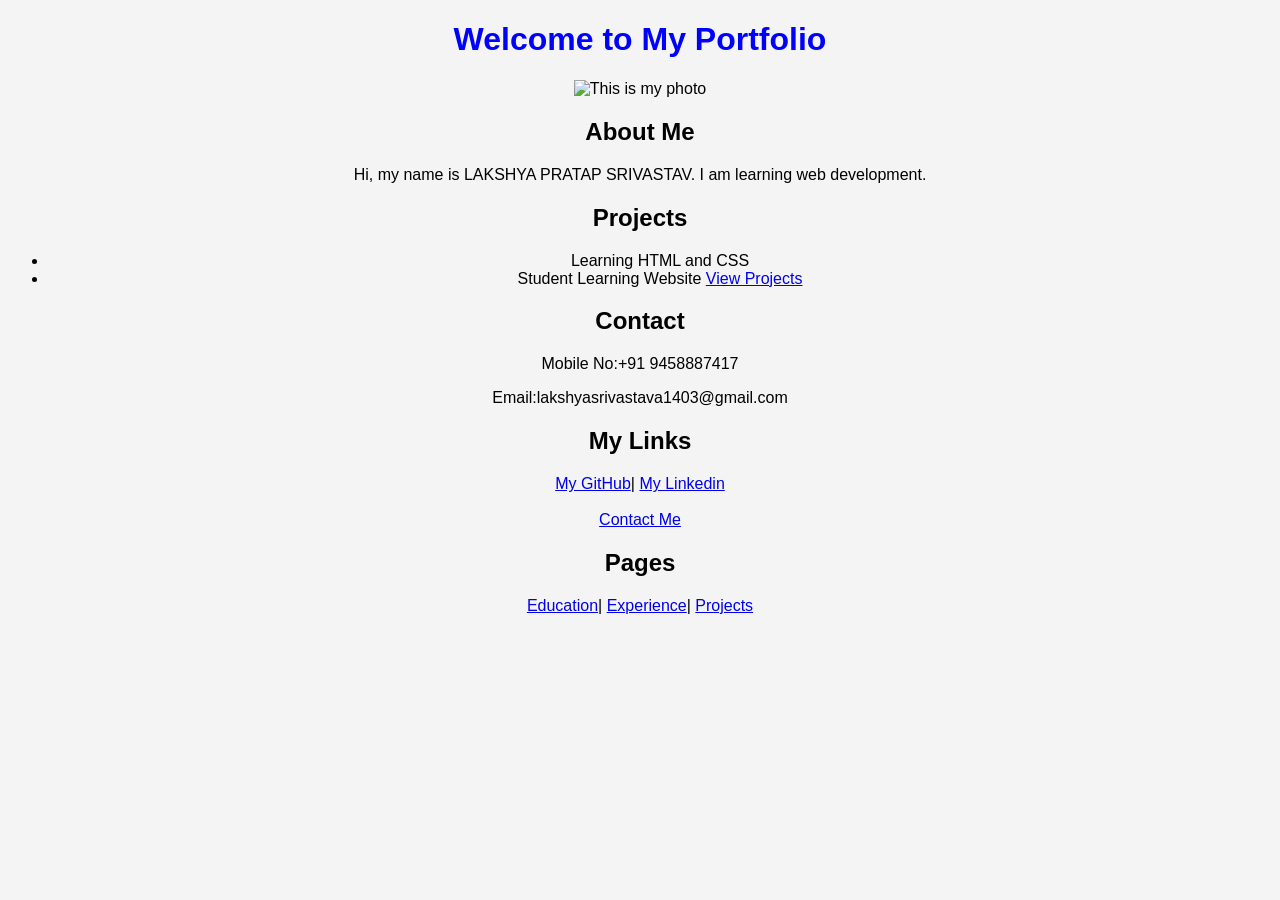
==== index.html @ 2ed2695a "Initial portfolio upload" ====
<!DOCTYPE html>
<html lang="en">
<head>
    <meta charset="UTF-8">
    <meta name="viewport" content="width=device-width, initial-scale=1.0">
    <title>My Portfolio</title>

    <link rel="stylesheet" href="style.css">

    <style>
        body {
            font-family:Arial,sans-serif;
            background-color:#f4f4f4;
            text-align:center;
        }

        h1 {
            color:blue;
        }
    </style>
</head>
<body>

    <h1>Welcome to My Portfolio</h1>

    <img src="images/IMG_20250922_003837_026.webp"
    alt="This is my photo" width="200"

    <br>

    <h2>About Me</h2>
    <p>Hi, my name is LAKSHYA PRATAP SRIVASTAV. I am learning web development.</p>
    
    <h2>Projects</h2>
    <ul>
        <li>Learning HTML and CSS</li>

        <li>
            Student Learning Website
            <a href="Student-website/index.html" target="-blank">View Projects</a>
        </li>

    </ul>

    <h2>Contact</h2>
    <p>Mobile No:+91 9458887417</p>
    <p>Email:lakshyasrivastava1403@gmail.com</p>

    <h2>My Links</h2>

    <a href="https://github.com/lakshya25scs1003004439-cmd/" target="_blank">My GitHub</a>|
    <a href="https://www.linkedin.com/in/mr-lakshya-pratap-srivastav/" target="_blank">My Linkedin</a>
    
    <br><br>

    <a href="contact.html">Contact Me</a>

    <br>

    <h2>Pages</h2>

    <a href="education.html">Education</a>|
    <a href="experience.html">Experience</a>|
    <a href="projects.html">Projects</a>
    
</body>
</html>
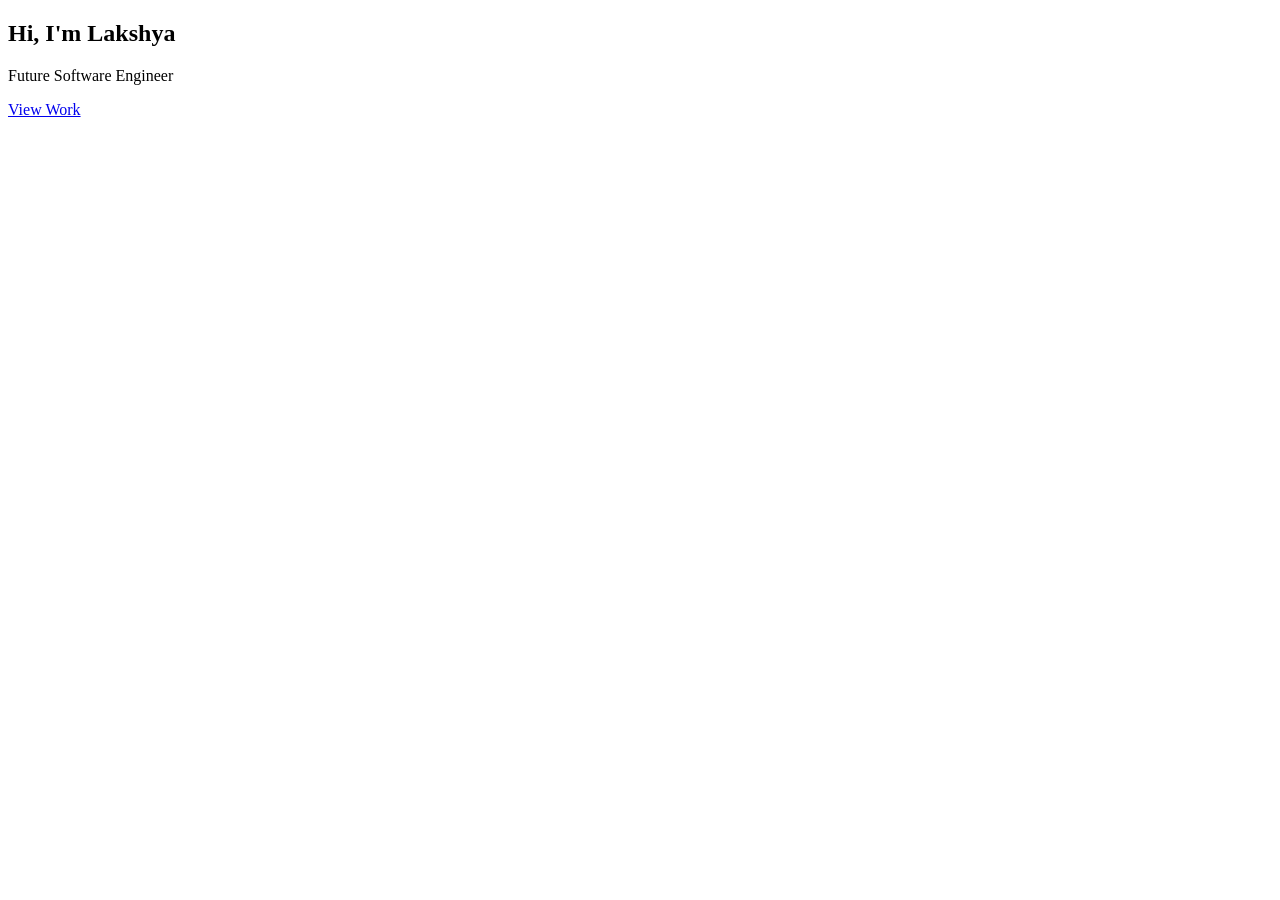
==== commit cc96ae22: "portfolio update" ====
--- a/index.html
+++ b/index.html
@@ -3,65 +3,16 @@
 <head>
     <meta charset="UTF-8">
     <meta name="viewport" content="width=device-width, initial-scale=1.0">
-    <title>My Portfolio</title>
-
-    <link rel="stylesheet" href="style.css">
-
-    <style>
-        body {
-            font-family:Arial,sans-serif;
-            background-color:#f4f4f4;
-            text-align:center;
-        }
-
-        h1 {
-            color:blue;
-        }
-    </style>
+    <title>Lakshya Portfolio</title>
 </head>
 <body>
 
-    <h1>Welcome to My Portfolio</h1>
-
-    <img src="images/IMG_20250922_003837_026.webp"
-    alt="This is my photo" width="200"
-
-    <br>
-
-    <h2>About Me</h2>
-    <p>Hi, my name is LAKSHYA PRATAP SRIVASTAV. I am learning web development.</p>
-    
-    <h2>Projects</h2>
-    <ul>
-        <li>Learning HTML and CSS</li>
-
-        <li>
-            Student Learning Website
-            <a href="Student-website/index.html" target="-blank">View Projects</a>
-        </li>
-
-    </ul>
-
-    <h2>Contact</h2>
-    <p>Mobile No:+91 9458887417</p>
-    <p>Email:lakshyasrivastava1403@gmail.com</p>
-
-    <h2>My Links</h2>
-
-    <a href="https://github.com/lakshya25scs1003004439-cmd/" target="_blank">My GitHub</a>|
-    <a href="https://www.linkedin.com/in/mr-lakshya-pratap-srivastav/" target="_blank">My Linkedin</a>
-    
-    <br><br>
-
-    <a href="contact.html">Contact Me</a>
-
-    <br>
-
-    <h2>Pages</h2>
-
-    <a href="education.html">Education</a>|
-    <a href="experience.html">Experience</a>|
-    <a href="projects.html">Projects</a>
+    <!--HERO-->
+    <section class="hero">
+        <h1>Hi, I'm Lakshya</h1>
+        <p>Future Software Engineer</p>
+        <a href="#projects" class="btn">View Work</a>
+    </section>
     
 </body>
 </html>
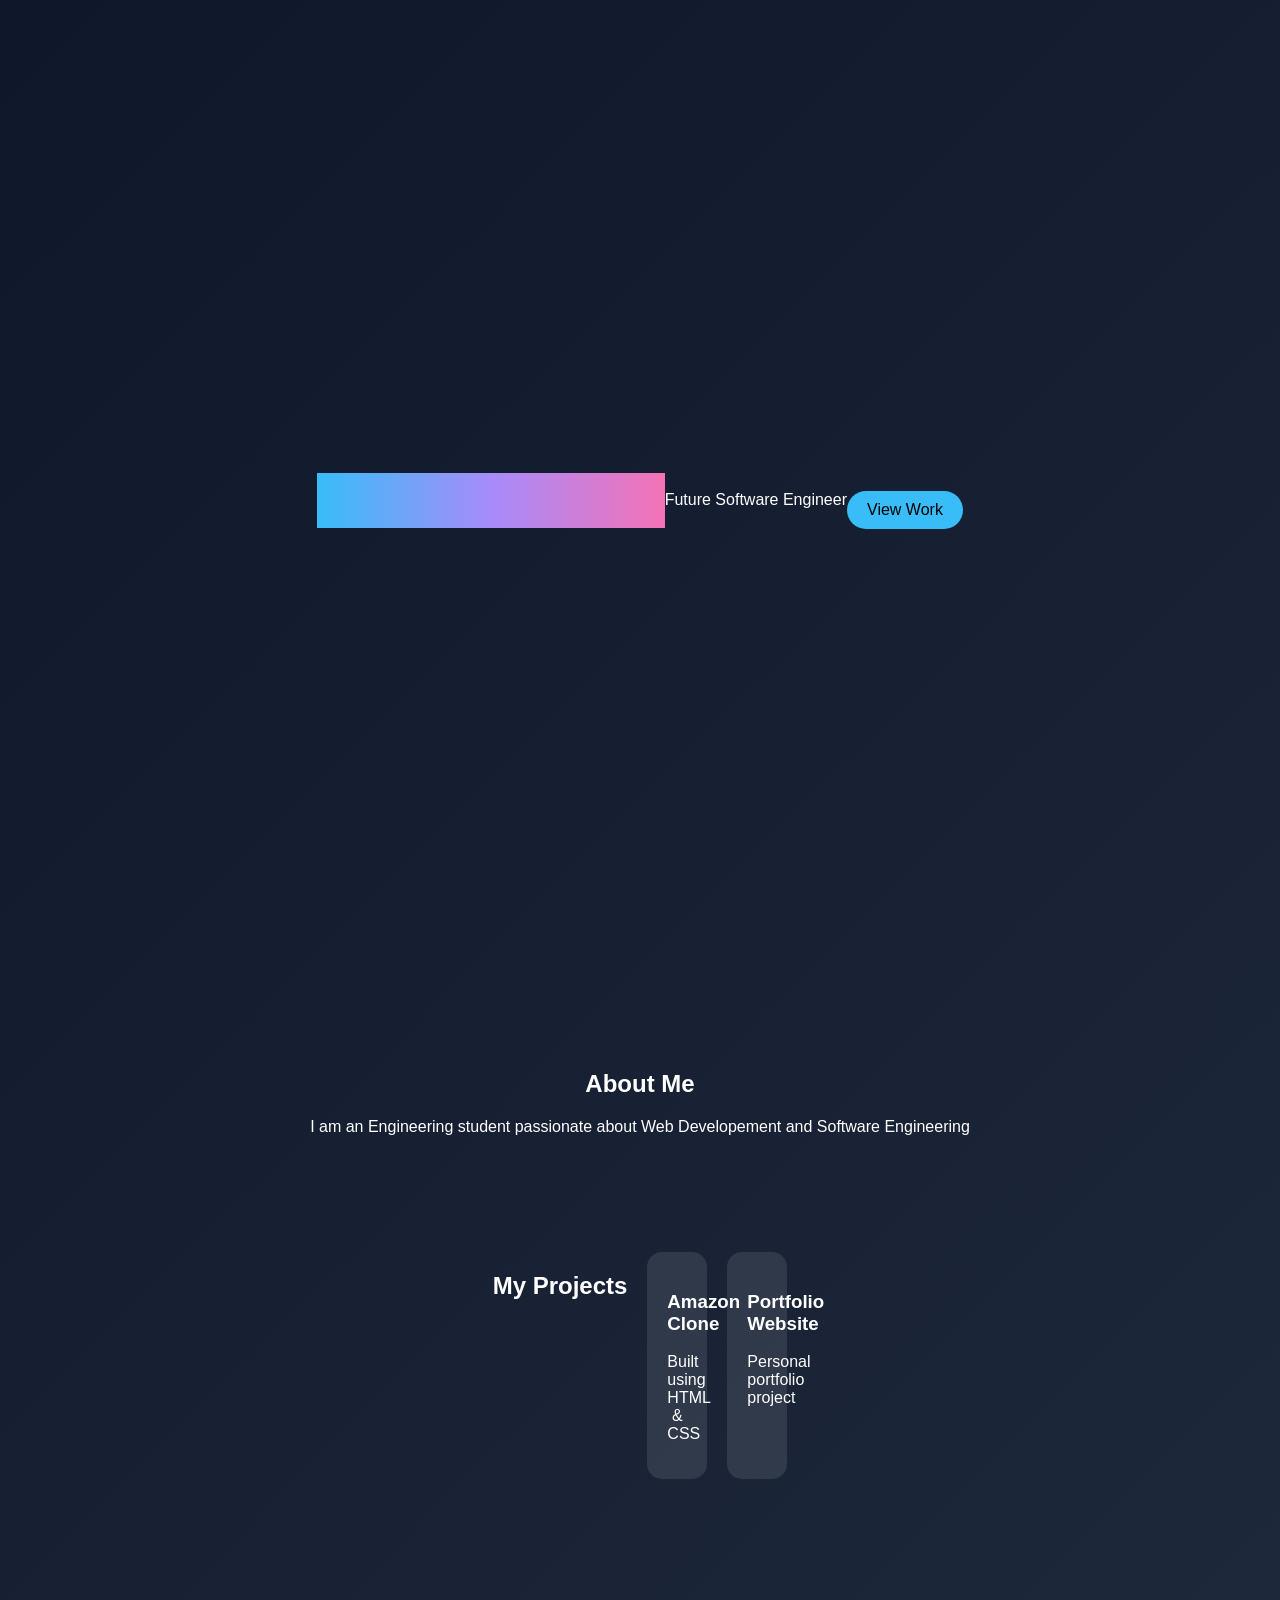
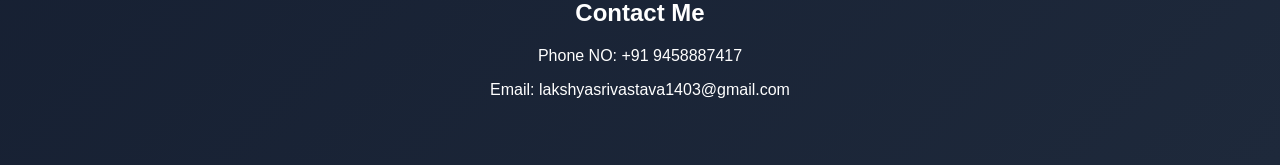
==== commit 557aa31a: "Removed old porttfolio code to rebuild from scratch" ====
--- a/index.html
+++ b/index.html
@@ -4,6 +4,7 @@
     <meta charset="UTF-8">
     <meta name="viewport" content="width=device-width, initial-scale=1.0">
     <title>Lakshya Portfolio</title>
+    <link rel="stylesheet" href="style.css">
 </head>
 <body>
 
@@ -13,6 +14,34 @@
         <p>Future Software Engineer</p>
         <a href="#projects" class="btn">View Work</a>
     </section>
+
+    <!--ABOUT-->
+    <section class="about">
+        <h2>About Me</h2>
+        <p>I am an Engineering student passionate about Web Developement and Software Engineering</p>
+    </section>
+
+    <!--PROJECTS-->
+    <section id="projects" class="projects">
+        <h2>My Projects</h2>
+
+        <div class="card">
+            <h3>Amazon Clone</h3>
+            <p>Built using HTML & CSS</p>
+        </div>
+
+        <div class="card">
+            <h3>Portfolio Website</h3>
+            <p>Personal portfolio project</p>
+        </div>
+    </section>
+
+    <!--CONTACT-->
+    <section class="contact">
+        <h2>Contact Me</h2>
+        <p>Phone NO: +91 9458887417</p>
+        <p>Email: lakshyasrivastava1403@gmail.com</p>
+    </section>
     
 </body>
 </html>
--- a/style.css
+++ b/style.css
@@ -0,0 +1,62 @@
+body{
+    margin: 0;
+    font-family: Arial;
+    background: linear-gradient(135deg, #0f172a, #1e293b);
+    color: white;
+}
+
+/* HERO */
+.hero{
+    height: 100vh;
+    display: flex;
+    flex-direction: coloum;
+    justify-content: center;
+    align-items: center;
+}
+
+/* GRADIENT TEXT */
+.hero h1{
+    font-size: 3rem;
+    background: linear-gradient(90deg, #38bdf8, #a78bfa, #f472b6);
+    webkit-background-clip: text;
+    color: transparent;
+}
+
+.btn{
+    margin-top: 20px;
+    padding: 10px 20px;
+    background: #38bdf8;
+    color: black;
+    text-decoration: none;
+    border-radius: 20px;
+}
+
+.btn:hover{
+    background: #a78bfa;
+}
+
+/* SECTIONS */
+section {
+    padding: 50px;
+    text-align: center;
+}
+
+/* PROJECT CARD */
+.projects{
+    display: flex;
+    justify-content: center;
+    gap: 20px;
+}
+
+.card{
+    background: rgba(255, 255, 255, 0.1);
+    padding: 20px;
+    border-radius: 15px;
+    width: 20px;
+    transition: 0.3s;
+}
+
+.card:hover{
+    transform:scale(1.1);
+    background: rgba(255, 255, 255, 0.2);
+}
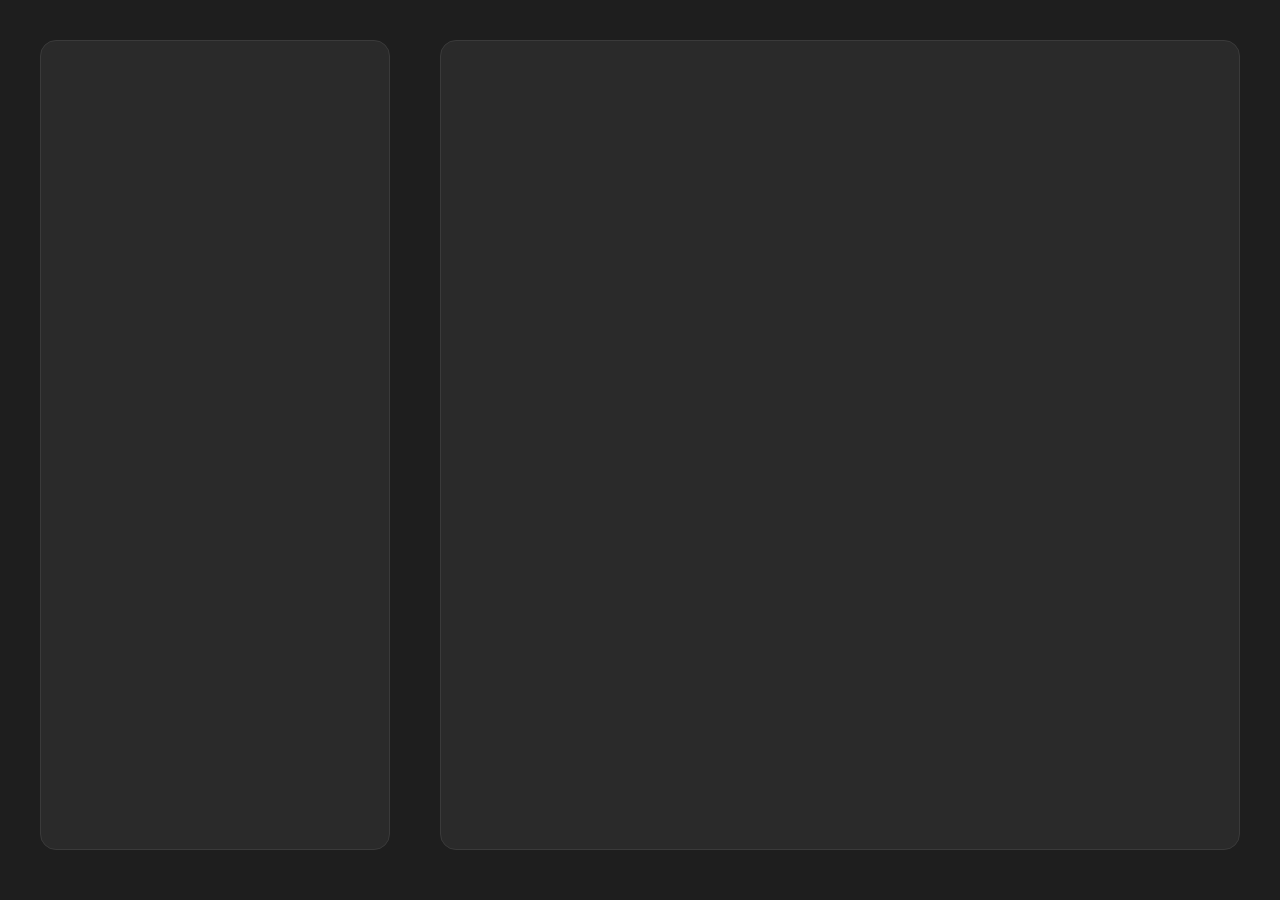
==== commit 37bb78b1: "Removed unused image" ====
--- a/index.html
+++ b/index.html
@@ -3,45 +3,17 @@
 <head>
     <meta charset="UTF-8">
     <meta name="viewport" content="width=device-width, initial-scale=1.0">
-    <title>Lakshya Portfolio</title>
+    <title>Profile Portfolio</title>
     <link rel="stylesheet" href="style.css">
 </head>
 <body>
 
-    <!--HERO-->
-    <section class="hero">
-        <h1>Hi, I'm Lakshya</h1>
-        <p>Future Software Engineer</p>
-        <a href="#projects" class="btn">View Work</a>
-    </section>
+    <div class="main-container">
+        <!--siderbar-->
+        <div class="sidebar"></div>
 
-    <!--ABOUT-->
-    <section class="about">
-        <h2>About Me</h2>
-        <p>I am an Engineering student passionate about Web Developement and Software Engineering</p>
-    </section>
-
-    <!--PROJECTS-->
-    <section id="projects" class="projects">
-        <h2>My Projects</h2>
-
-        <div class="card">
-            <h3>Amazon Clone</h3>
-            <p>Built using HTML & CSS</p>
-        </div>
-
-        <div class="card">
-            <h3>Portfolio Website</h3>
-            <p>Personal portfolio project</p>
-        </div>
-    </section>
-
-    <!--CONTACT-->
-    <section class="contact">
-        <h2>Contact Me</h2>
-        <p>Phone NO: +91 9458887417</p>
-        <p>Email: lakshyasrivastava1403@gmail.com</p>
-    </section>
-    
+        <!--main-content-->
+        <div class="main-content"></div>
+    </div>
 </body>
 </html>
--- a/style.css
+++ b/style.css
@@ -1,62 +1,36 @@
-body{
+*{
+    padding: 0;
     margin: 0;
-    font-family: Arial;
-    background: linear-gradient(135deg, #0f172a, #1e293b);
-    color: white;
+    box-sizing: border-box;
 }
 
-/* HERO */
-.hero{
-    height: 100vh;
-    display: flex;
-    flex-direction: coloum;
-    justify-content: center;
-    align-items: center;
+body{
+    background-color: #1e1e1e;
+    font-family: sans-serif;
+    color: #a0a0a0;
+    line-height: 1.6;
 }
 
-/* GRADIENT TEXT */
-.hero h1{
-    font-size: 3rem;
-    background: linear-gradient(90deg, #38bdf8, #a78bfa, #f472b6);
-    webkit-background-clip: text;
-    color: transparent;
+.main-container{
+    display: grid;
+    max-width: 1200px;
+    grid-template-columns: 350px 1fr;
+    gap: 50px;
+    padding-top: 40px;
+    margin:auto;
 }
 
-.btn{
-    margin-top: 20px;
-    padding: 10px 20px;
-    background: #38bdf8;
-    color: black;
-    text-decoration: none;
-    border-radius: 20px;
+.sidebar{
+    height:90vh;
+    background-color: #2a2a2a;
+    border: 1px solid #3a3a3a;
+    border-radius: 16px;
 }
 
-.btn:hover{
-    background: #a78bfa;
+.main-content{
+    height:90vh;
+    background-color: #2a2a2a;
+    border: 1px solid #3a3a3a;
+    border-radius: 16px;
+
 }
-
-/* SECTIONS */
-section {
-    padding: 50px;
-    text-align: center;
-}
-
-/* PROJECT CARD */
-.projects{
-    display: flex;
-    justify-content: center;
-    gap: 20px;
-}
-
-.card{
-    background: rgba(255, 255, 255, 0.1);
-    padding: 20px;
-    border-radius: 15px;
-    width: 20px;
-    transition: 0.3s;
-}
-
-.card:hover{
-    transform:scale(1.1);
-    background: rgba(255, 255, 255, 0.2);
-}
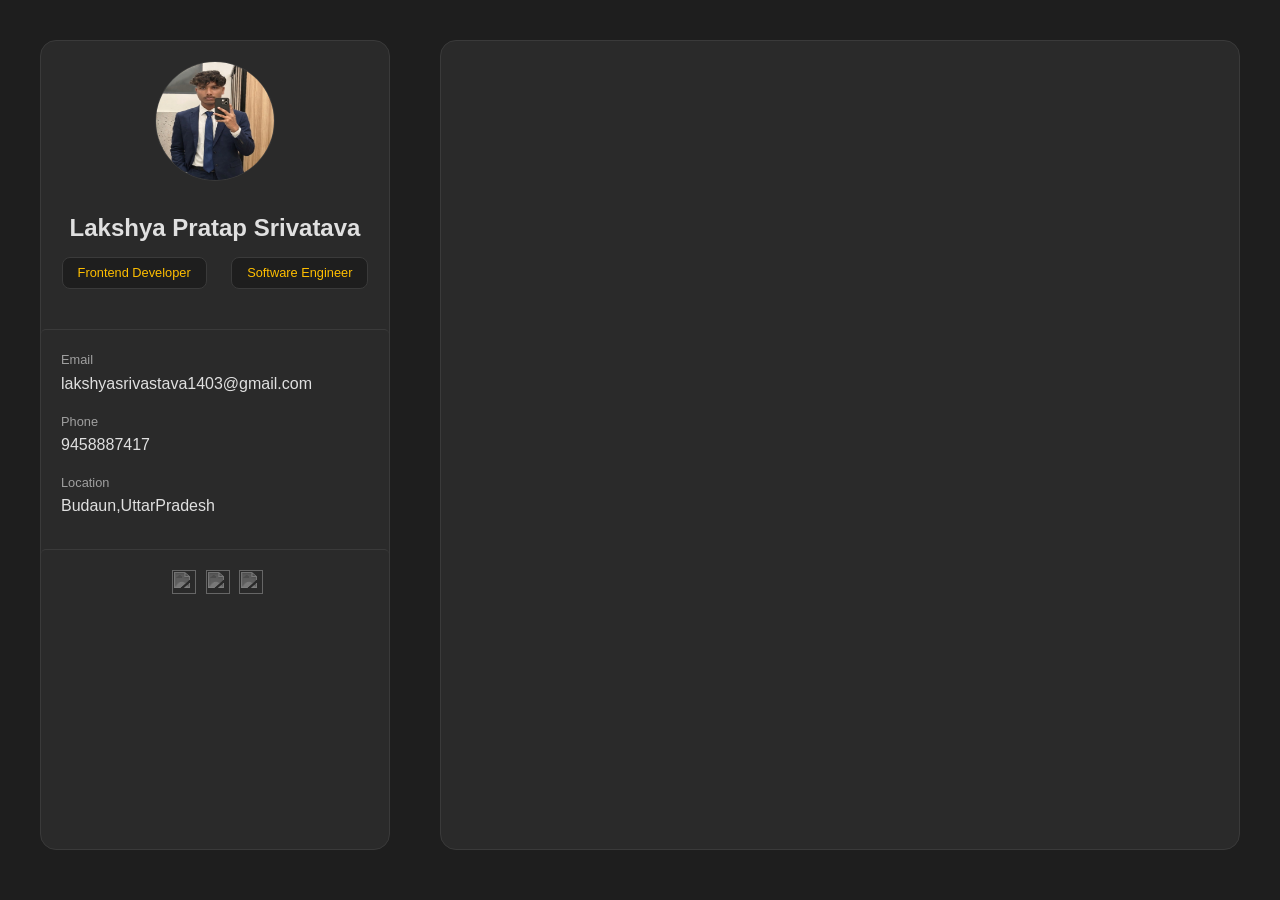
==== commit f835543f: "Added personal info section (photo, contact details, location, social links)" ====
--- a/index.html
+++ b/index.html
@@ -10,7 +10,43 @@
 
     <div class="main-container">
         <!--siderbar-->
-        <div class="sidebar"></div>
+        <div class="sidebar">
+
+            <!--profile-->
+            <div class="profile">
+                <img src="./profile-photo.jpg" alt="">
+                <h2>Lakshya Pratap Srivatava</h2>
+                <p>Frontend Developer</p>
+                <p>Software Engineer</p>
+            </div>
+
+            <!--contact-->
+            <div class="contact">
+                   <div class="email">
+                <h3 class="label">Email</h3>
+                <a href="mailto:lakshyasrivatava1403@gmail.com" class="value">lakshyasrivastava1403@gmail.com</a>
+            </div>
+            <div class="phone">
+                <h3 class="label">Phone</h3>
+                <a href="tel:9458887417" class="value">9458887417</a>
+            </div>
+            <div class="location">
+                <h3 class="label">Location</h3>
+                <p class="value">Budaun,UttarPradesh</p>
+            </div>
+            </div>
+
+            <!--social-->
+
+            <div class="social">
+                <a href="https://github.com/ilakshyasrivastava/amazon-homepage-clone?tab=readme-ov-file"><img src="https://simpleicons.org/icons/github.svg" alt=""></a>
+                <a href="https://www.linkedin.com/in/mr-lakshya-pratap-srivastav-2606a5402?utm_source=share_via&utm_content=profile&utm_medium=member_android"><img src="https://www.svgrepo.com/show/506517/linkedin.svg" alt=""></a>
+                <a href="https://www.instagram.com/ilakshyasrivastava?igsh=bGJwcWZ6bnYyNjlj"><img src="https://simpleicons.org/icons/instagram.svg" alt=""></a>
+                
+
+            </div>
+
+        </div>
 
         <!--main-content-->
         <div class="main-content"></div>
--- a/style.css
+++ b/style.css
@@ -34,3 +34,85 @@
     border-radius: 16px;
 
 }
+
+/* Profile Section */
+
+.profile{
+    text-align: center;
+}
+
+.profile img{
+    height: 120px;
+    width: 120px;
+    border-radius: 50%;
+    border: 1px solid #3a3a3a;
+    margin-top: 20px;
+}
+
+.profile h2{
+    font-size: 1.5rem;
+    font-weight: 700;
+    margin-top: 20px;
+    color: #e0e0e0;
+}
+
+.profile p{
+    background-color: #1e1e1e;
+    padding: 5px 15px;
+    color: #FFBF00;
+    border: 1px solid #3a3a3a;
+    font-size: 0.8rem;
+    border-radius: 8px;
+    display: inline-block;
+    margin: 10px;
+}
+
+/* Contact information */
+
+.contact{
+    margin-top: 30px;
+    border-top: 1px solid #3a3a3a;
+    padding-top: 20px;
+    padding-left: 20px;
+    padding-right: 20px;
+    border-top-left-radius: 5px;
+    border-top-right-radius: 5px;
+}
+
+.label{
+    font-weight: 500;
+    font-size: 0.8rem;
+    color: #a0a0a0;
+}
+
+.value{
+    color: #e0e0e0;
+    text-decoration: none;
+}
+
+.email, .phone{
+    margin-bottom: 15px;
+}
+
+/* social media */
+
+.social{
+    margin-top: 30px;
+    border-top: 1px solid #3a3a3a;
+    padding-top: 20px;
+     border-top-left-radius: 5px;
+    border-top-right-radius: 5px;
+    text-align: center;
+}
+
+.social img{
+    height: 24px;
+    width: 24px;
+    margin-left: 5px;
+    filter: grayscale(1) invert(0.7);
+    transition: filter 0.3s ease;
+}
+
+.social img:hover{
+    filter: grayscale(0) invert(0);
+}
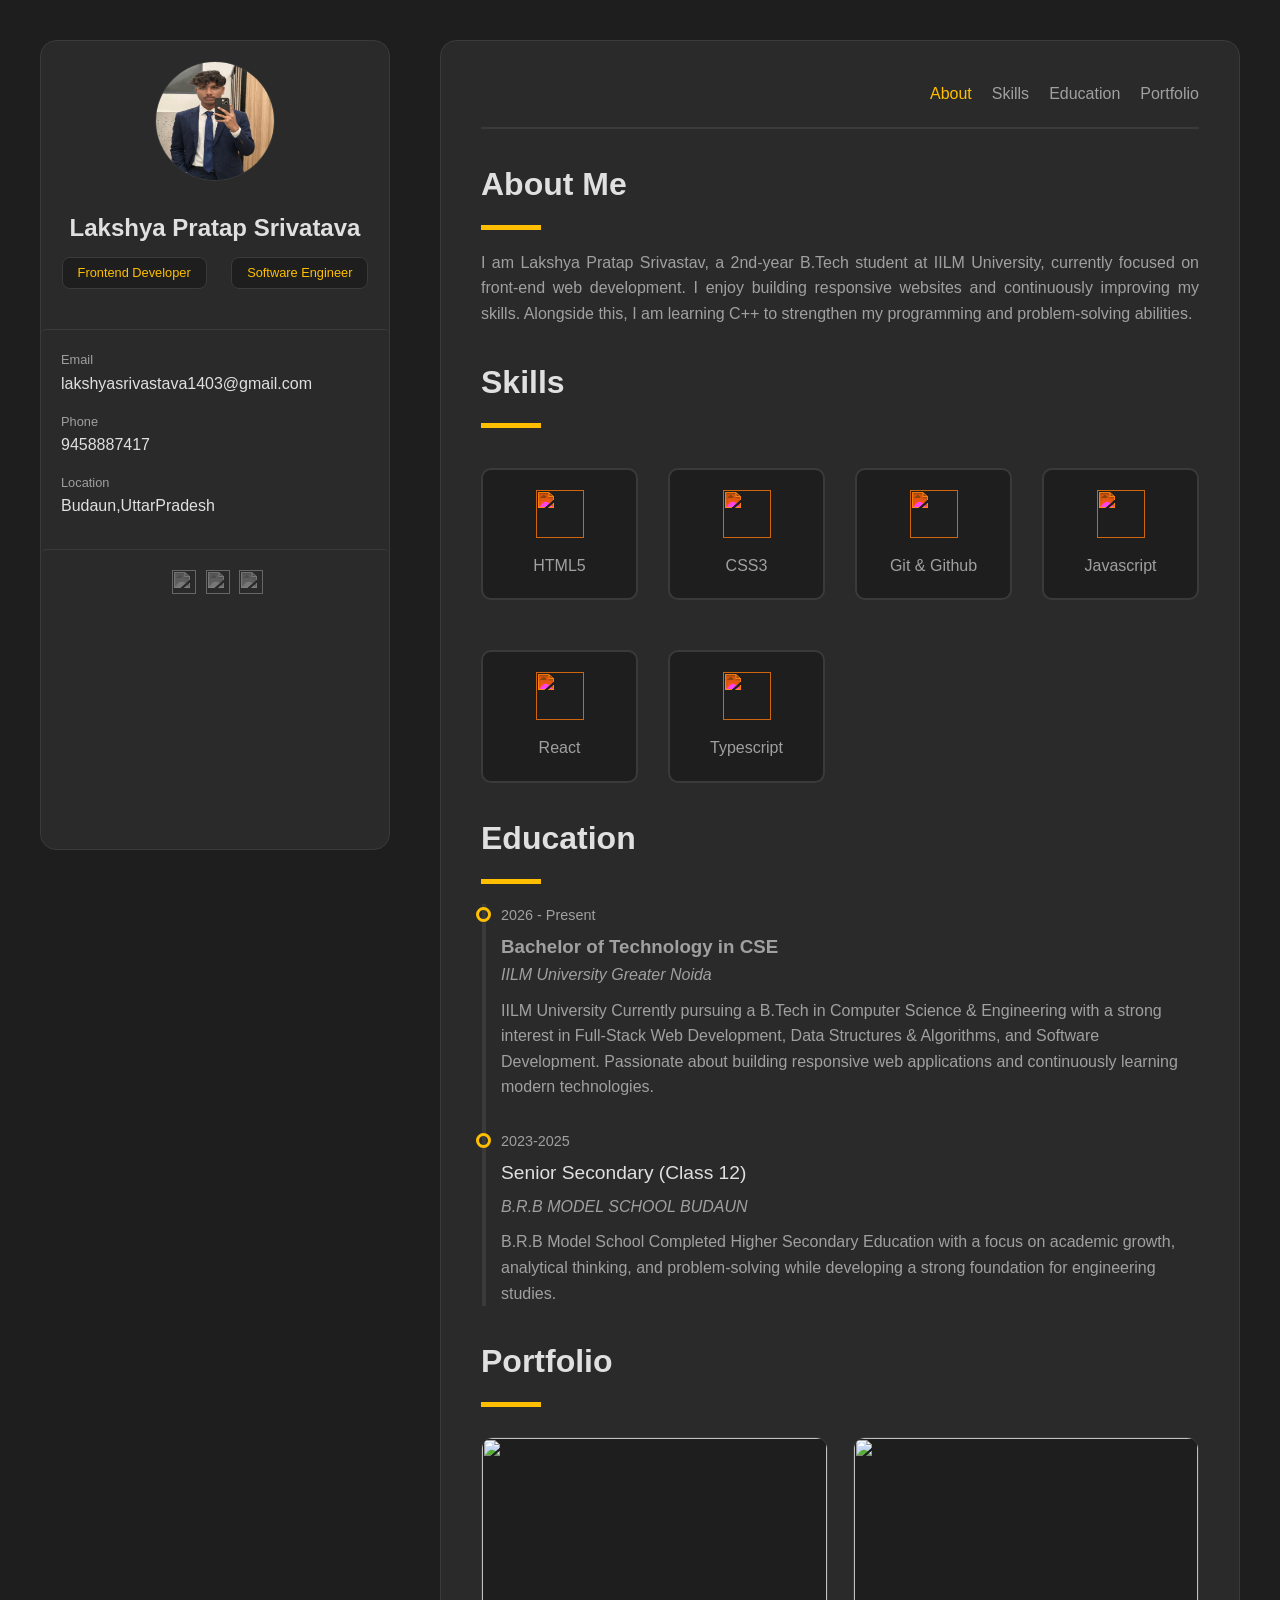
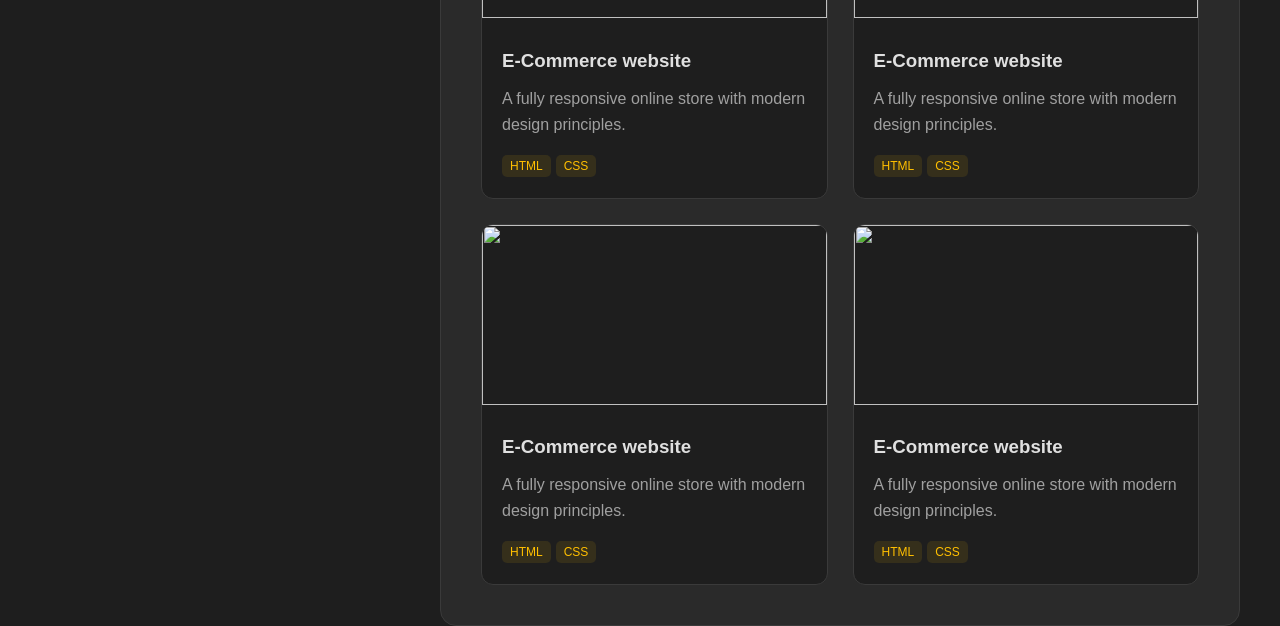
==== commit 519bdb79: "Built and completed full responsive portfolio website" ====
--- a/index.html
+++ b/index.html
@@ -45,11 +45,124 @@
                 
 
             </div>
-
         </div>
 
         <!--main-content-->
-        <div class="main-content"></div>
+        <div class="main-content">
+
+            <!--navigation-->
+            <div id="navigation">
+                <nav>
+                    <a href="#about" class="active">About</a>
+                    <a href="#skill">Skills</a>
+                    <a href="#education">Education</a>
+                    <a href="#portfolio">Portfolio</a>
+                </nav>
+            </div>
+
+            <!--about me-->
+            <div id="about">
+                <h2 class="heading">About Me</h2>
+                <div class="line"></div>
+                <p class="content">I am Lakshya Pratap Srivastav, a 2nd-year B.Tech student at IILM University, currently focused on front-end web development. I enjoy building responsive websites and continuously improving my skills. Alongside this, I am learning C++ to strengthen my programming and problem-solving abilities.</p>
+            </div>
+
+            <!--Skills-->
+            <div id="skill">
+                <h2 class="heading">Skills</h2>
+                <div class="line"></div>
+                <div class="grid-container">
+                    <div class="item">
+                        <img src="https://simpleicons.org/icons/html5.svg" alt="" >
+                        <h3>HTML5</h3>
+                    </div>
+                      <div class="item">
+                        <img src="https://simpleicons.org/icons/css.svg" alt="" >
+                        <h3>CSS3</h3>
+                    </div>
+                      <div class="item">
+                        <img src="https://simpleicons.org/icons/git.svg" alt="" >
+                        <h3>Git & Github</h3>
+                    </div>
+                      <div class="item">
+                        <img src="https://simpleicons.org/icons/javascript.svg" alt="" >
+                        <h3>Javascript</h3>
+                    </div>
+                      <div class="item">
+                        <img src="https://simpleicons.org/icons/react.svg" alt="" >
+                        <h3>React</h3>
+                    </div>
+                      <div class="item">
+                        <img src="https://simpleicons.org/icons/typescript.svg" alt="" >
+                        <h3>Typescript</h3>
+                    </div>
+                </div>
+            </div>
+
+            <!--Education-->
+            <div id="education">
+                <h2 class="heading">Education</h2>
+                <div class="line"></div>
+                <div class="edtech">
+                    <div class="edfirst">
+                        <div class="year">2026 - Present</div>
+                        <h3>Bachelor of Technology in CSE</h3>
+                        <p class="college">IILM University Greater Noida</p>
+                        <p class="work">IILM University Currently pursuing a B.Tech in Computer Science & Engineering with a strong interest in Full-Stack Web Development, Data Structures & Algorithms, and Software Development. Passionate about building responsive web applications and continuously learning modern technologies.</p>
+                        <div class="goal"></div>
+                    </div>
+                    <div class="edsecond">
+                        <div class="year">2023-2025</div>
+                        <h3 class="degree">Senior Secondary (Class 12)</h3>
+                        <p class="college">B.R.B MODEL SCHOOL BUDAUN</p>
+                        <p>B.R.B Model School Completed Higher Secondary Education with a focus on academic growth, analytical thinking, and problem-solving while developing a strong foundation for engineering studies.</p>
+                        <div class="goal"></div>
+                    </div>
+                    <div class="liner"></div>
+                </div>
+            </div>
+
+            <!--Portfolio-->
+            <div class="portfolio">
+                <h2 class="heading">Portfolio</h2>
+                <div class="line"></div>
+
+                <div class="project-container">
+                    <div class="project">
+                        <img src="https://gerente.com/co/wp-content/uploads/sites/16/2022/12/WhatsApp-Image-2022-11-29-at-12.39.21-PM.jpeg" alt="">
+                        <div class="card">
+                            <h3>E-Commerce website</h3>
+                            <p>A fully responsive online store with modern design principles.</p>
+                            <span>HTML</span><span>CSS</span>
+                        </div>
+                    </div>
+                    <div class="project">
+                         <img src="https://gerente.com/co/wp-content/uploads/sites/16/2022/12/WhatsApp-Image-2022-11-29-at-12.39.21-PM.jpeg" alt="">
+                        <div class="card">
+                            <h3>E-Commerce website</h3>
+                            <p>A fully responsive online store with modern design principles.</p>
+                            <span>HTML</span><span>CSS</span>
+                        </div>
+                    </div>
+                    <div class="project">
+                         <img src="https://gerente.com/co/wp-content/uploads/sites/16/2022/12/WhatsApp-Image-2022-11-29-at-12.39.21-PM.jpeg" alt="">
+                        <div class="card">
+                            <h3>E-Commerce website</h3>
+                            <p>A fully responsive online store with modern design principles.</p>
+                            <span>HTML</span><span>CSS</span>
+                        </div>
+                    </div>
+                    <div class="project">
+                         <img src="https://gerente.com/co/wp-content/uploads/sites/16/2022/12/WhatsApp-Image-2022-11-29-at-12.39.21-PM.jpeg" alt="">
+                        <div class="card">
+                            <h3>E-Commerce website</h3>
+                            <p>A fully responsive online store with modern design principles.</p>
+                            <span>HTML</span><span>CSS</span>
+                        </div>
+                    </div>
+                </div>
+            </div>
+        </div>
     </div>
 </body>
 </html>
--- a/style.css
+++ b/style.css
@@ -25,13 +25,15 @@
     background-color: #2a2a2a;
     border: 1px solid #3a3a3a;
     border-radius: 16px;
+    position: sticky;
+    top: 40px;
 }
 
 .main-content{
-    height:90vh;
     background-color: #2a2a2a;
     border: 1px solid #3a3a3a;
     border-radius: 16px;
+    padding: 40px;
 
 }
 
@@ -115,4 +117,204 @@
 
 .social img:hover{
     filter: grayscale(0) invert(0);
-}+}
+
+/* main-content */
+
+/* Navigation */
+
+#navigation{
+    border-bottom: 2px solid #3a3a3a;
+    margin-bottom: 20px;
+    padding-bottom: 20px;
+}
+
+nav{
+    display: flex;
+    justify-content: flex-end;
+    gap: 20px;
+}
+
+nav a{
+    text-decoration: none;
+    color: #a0a0a0;
+    font-weight: 500;
+    transition: color 0.3s ease;
+    
+}
+
+.active, nav a:hover{
+    color: #FFBF00;
+}
+
+/* about me */
+
+.heading{
+    color: #e0e0e0;
+    font-size: 2rem;
+    margin-bottom: 15px;
+    margin-top: 30px;
+}
+
+.line{
+    width: 60px;
+    height: 5px;
+    background-color: #FFBF00;
+    margin-bottom: 20px;
+}
+
+.content{
+    text-align: justify;
+    color: #a0a0a0;
+}
+
+/* skills section */
+
+.grid-container{
+    display: grid;
+    grid-template-columns: repeat(auto-fit , minmax(120px,1fr));
+    gap: 30px
+}
+
+.item{
+    padding: 20px;
+    border-radius: 10px;
+    border: 2px solid #3a3a3a;
+    background-color: #1e1e1e;
+    text-align: center;
+    margin-top: 20px;
+    transition: transform 0.3s ease, boxshadow 0.3s ease;
+
+}
+
+.item img{
+    height: 48px;
+    width: 48px;
+    filter: invert(75%) sepia(50%) saturate(1000%) hue-rotate(350deg) brightness(110%) contrast(101%);
+    margin-bottom: 15px;
+}
+
+.item h3{
+    font-size: 1rem;
+    font-weight: 500;
+}
+
+.item:hover{
+    transform: scale(1.1);
+    box-shadow: 0px 0px 10px 5px rgba(0, 0, 0, 0.3);
+}
+
+/* education */
+
+#education{
+    margin-top: 30px;
+}
+
+.edtech{
+    position: relative;
+    margin-top: 20px;
+}
+
+.year{
+    font-size: 0.9rem;
+    color: #a0a0a0;
+    margin-bottom: 5px;
+}
+
+.degree{
+    color: #e0e0e0;
+    font-size: 1.2rem;
+    font-weight: 500;
+    margin-bottom: 5px;
+}
+
+.college{
+    font-style: italic;
+    color: #a0a0a0;
+    margin-bottom: 10px;
+}
+
+.work{
+    color: #a0a0a0;
+}
+
+.edfirst, .edsecond{
+    margin-bottom: 30px;
+    padding-left: 20px;
+    position: relative;
+}
+
+.goal{
+    height: 15px;
+    width: 15px;
+    border-radius: 50%;
+    border: 3px solid #FFBF00;
+    position: absolute;
+    top: 3px;
+    left: -5px;
+    z-index: 10000;
+    
+}
+
+.liner{
+    position: absolute;
+    width: 2px;
+    top: 0px;
+    bottom: 0px;
+    left: 1px;
+    border: 2px solid #3a3a3a;
+}
+
+/* portfoliom */
+
+.project-container{
+    margin-top: 30px;
+    display: grid;
+    grid-template-columns: 1fr 1fr;
+    gap: 25px;
+}
+
+.project{
+    background-color: #1e1e1e;
+    border-radius: 12px;
+    border: 1px solid #3a3a3a;
+    overflow: hidden;
+    transition: transform 0.5s ease, box-shadow 0.5 ease;
+
+}
+
+.project:hover{
+    transform: translateY(-10px);
+    box-shadow: 0px 0px 10px 5px rgba(0, 0, 0, 0.3);
+
+}
+
+.project img{
+    height: 180px;
+    width: 100%;
+    object-fit: cover;
+}
+
+.card{
+    padding: 20px;
+}
+
+.card h3{
+    color: #e0e0e0;
+    margin-bottom: 10px;
+}
+
+.card p{
+    color: #a0a0a0;
+    line-height: 1.6;
+    margin-bottom: 15px;
+}
+
+.card span{
+    background-color: rgba(255, 191, 0, 0.1);
+    color: #FFBF00;
+    padding: 4px 8px;
+    border-radius: 5px;
+    font-size: 0.75rem;
+    margin-right: 5px;
+}
